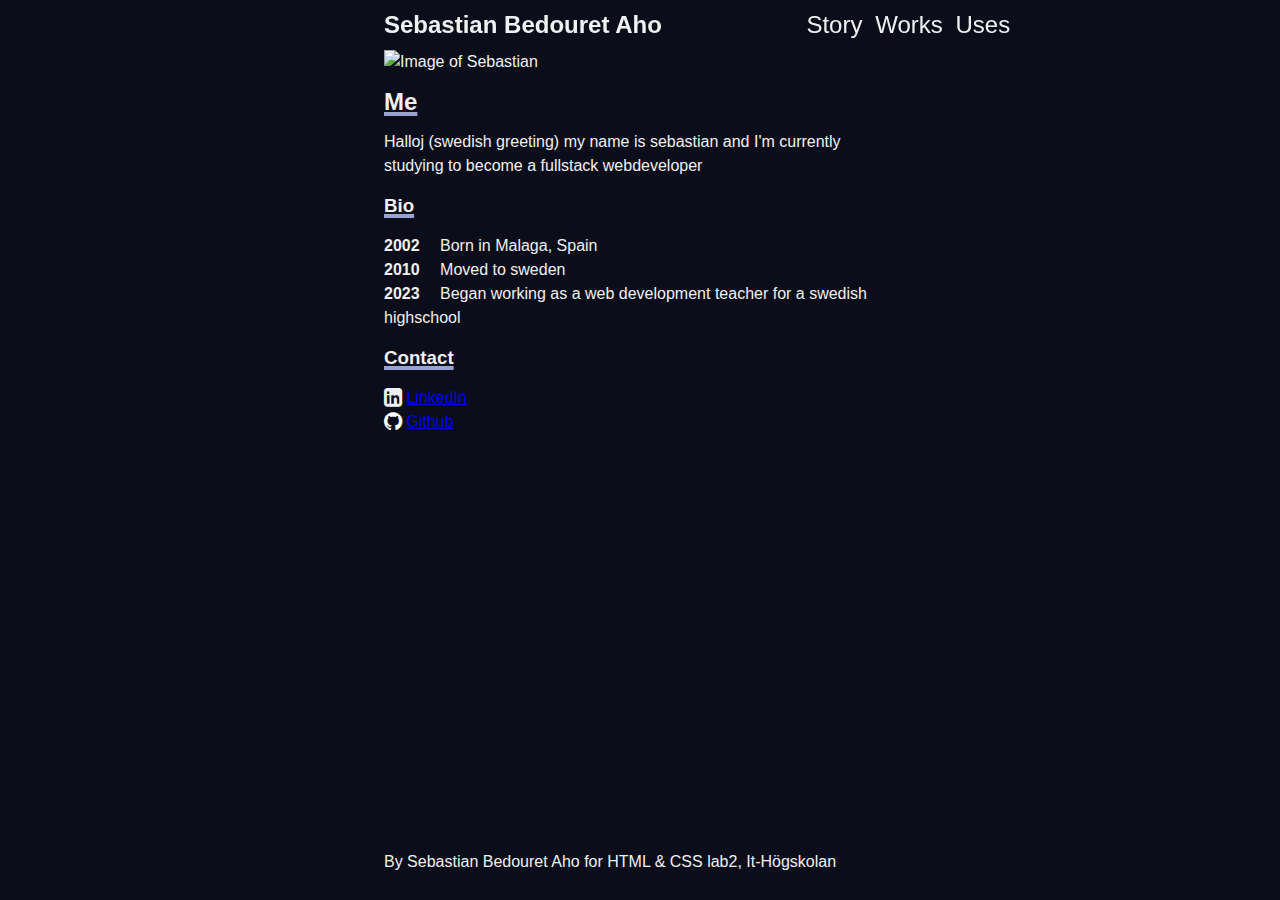
==== index.html @ 0da95cea "first commit woooo" ====
<!DOCTYPE html>
<html lang="en">
<head>
    <meta charset="UTF-8">
    <meta name="viewport" content="width=device-width, initial-scale=1.0">
    <title>Sebastian.Dev</title>
    <link rel="stylesheet" href="./style.css">
    <link rel="stylesheet" href="https://cdnjs.cloudflare.com/ajax/libs/font-awesome/4.7.0/css/font-awesome.min.css">
</head>
<body>
    <header class="padded">
        <h1>
            Sebastian Bedouret Aho
        </h1>
        <nav>
            <a href="">Story</a>
            <a href="">Works</a>
            <a href="">Uses</a>
        </nav>
    </header>
    <div class="spacer"></div>
    <main class="padded">
        <img src="" alt="Image of Sebastian">
        <article>
            <h2 class="headers" id="greet">Me</h2>
            <p>Halloj (swedish greeting) my name is sebastian and I'm currently studying to become a fullstack webdeveloper</p>
        </article>

        <div class="bio">
            <h3 class="headers" id="bio">Bio</h3>
            <div>
                <span>2002</span>
                <p>Born in Malaga, Spain</p>
            </div>
            <div>
                <span>2010</span>
                <p>Moved to sweden</p>
            </div>
            <div>
                <span>2023</span>
                <p>Began working as a web development teacher for a swedish highschool</p>
            </div>
        </div>
        <div class="contact">
            <h3 class="headers" id="contact">Contact</h3>
            <div>
                <i class="fa fa-linkedin-square fa-lg"></i>
                <a href="https://se.linkedin.com/in/sebastian-bedouret-aho">LinkedIn</a>
            </div>
            <div>
                <i class="fa fa-github fa-lg" style="color: #ffffff;"></i>
                <a href="https://github.com/Swoerve">Github</a>
            </div>
        </div>
    </main>
    <footer class="padded">
        <p>By Sebastian Bedouret Aho for HTML & CSS lab2, It-Högskolan</p>
    </footer>
</body>
</html>
---- style.css ----
:root {
    --background0: #0b0d1a;
    --text: #f0f1f2;
    --primary: #97a4d2;
    --secondary: #783471;
    --accent: #be6a8c;
}


* {
    box-sizing: border-box;
    margin: 0;
    font-family: Arial, Helvetica, sans-serif;
    line-height: 1.5rem;
}

body {
    min-height: 100vh;
    display: grid;
    grid-template-rows: auto 1fr auto;
    background-color: var(--background0);
    color: var(--text)
}

.padded {
    padding-left: 30%;
    padding-right: 30%;
}

header {
    position: fixed;
    top: 0;
    display: flex;
    justify-content: space-between;
    align-items: center;
    backdrop-filter: blur(10px);
    width: 100vw;
    height: 50px;
}

header h1 {
    font-size: 1.5rem;
}

header nav {
    max-width: 25%;
    display: flex;
    justify-content: space-around;
    text-align: center;
    padding-left: 2rem;
    padding-right: 2rem;
}

header a {
    margin-left: 10%;
    margin-right: 10%;
    color: var(--text);
    text-decoration: none;
    font-size: 1.5rem;
}

.spacer {
    height: 50px;
}

main {}

.headers {
    font-weight: bold;
    text-decoration: underline;
    text-decoration-color: var(--primary);
    text-decoration-thickness: 4px;
    margin: 1rem 0;

}


.bio span {
    font-weight: bold;
    margin-right: 1rem;
}

.bio p {
    color: var(--text);
    display: inline;
}

footer {
    height: 50px;
}
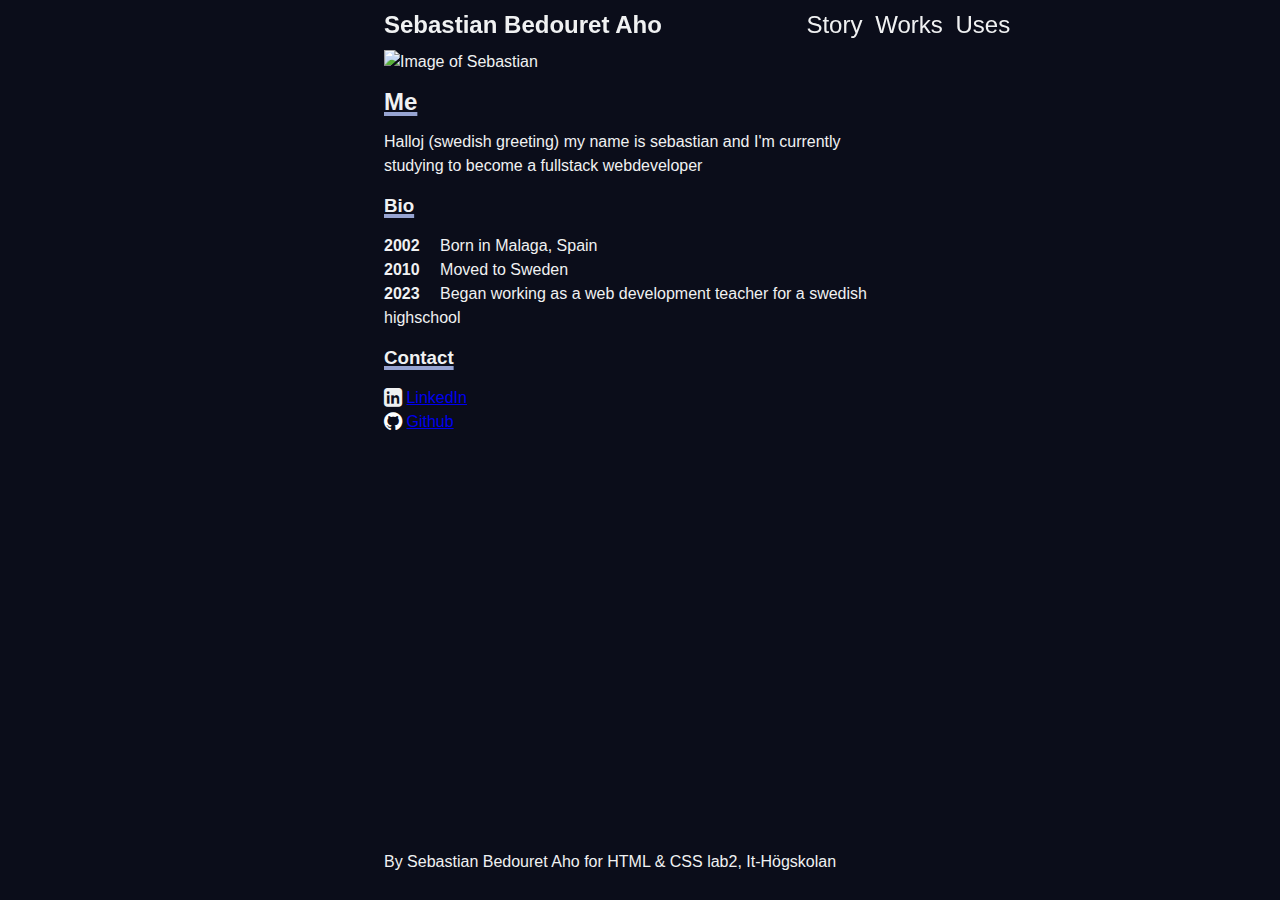
==== commit 3f80ac49: "changed headers to header" ====
--- a/index.html
+++ b/index.html
@@ -22,19 +22,19 @@
     <main class="padded">
         <img src="" alt="Image of Sebastian">
         <article>
-            <h2 class="headers" id="greet">Me</h2>
+            <h2 class="header" id="greet">Me</h2>
             <p>Halloj (swedish greeting) my name is sebastian and I'm currently studying to become a fullstack webdeveloper</p>
         </article>
 
         <div class="bio">
-            <h3 class="headers" id="bio">Bio</h3>
+            <h3 class="header" id="bio">Bio</h3>
             <div>
                 <span>2002</span>
                 <p>Born in Malaga, Spain</p>
             </div>
             <div>
                 <span>2010</span>
-                <p>Moved to sweden</p>
+                <p>Moved to Sweden</p>
             </div>
             <div>
                 <span>2023</span>
@@ -42,7 +42,7 @@
             </div>
         </div>
         <div class="contact">
-            <h3 class="headers" id="contact">Contact</h3>
+            <h3 class="header" id="contact">Contact</h3>
             <div>
                 <i class="fa fa-linkedin-square fa-lg"></i>
                 <a href="https://se.linkedin.com/in/sebastian-bedouret-aho">LinkedIn</a>
--- a/style.css
+++ b/style.css
@@ -65,7 +65,7 @@
 
 main {}
 
-.headers {
+.header {
     font-weight: bold;
     text-decoration: underline;
     text-decoration-color: var(--primary);
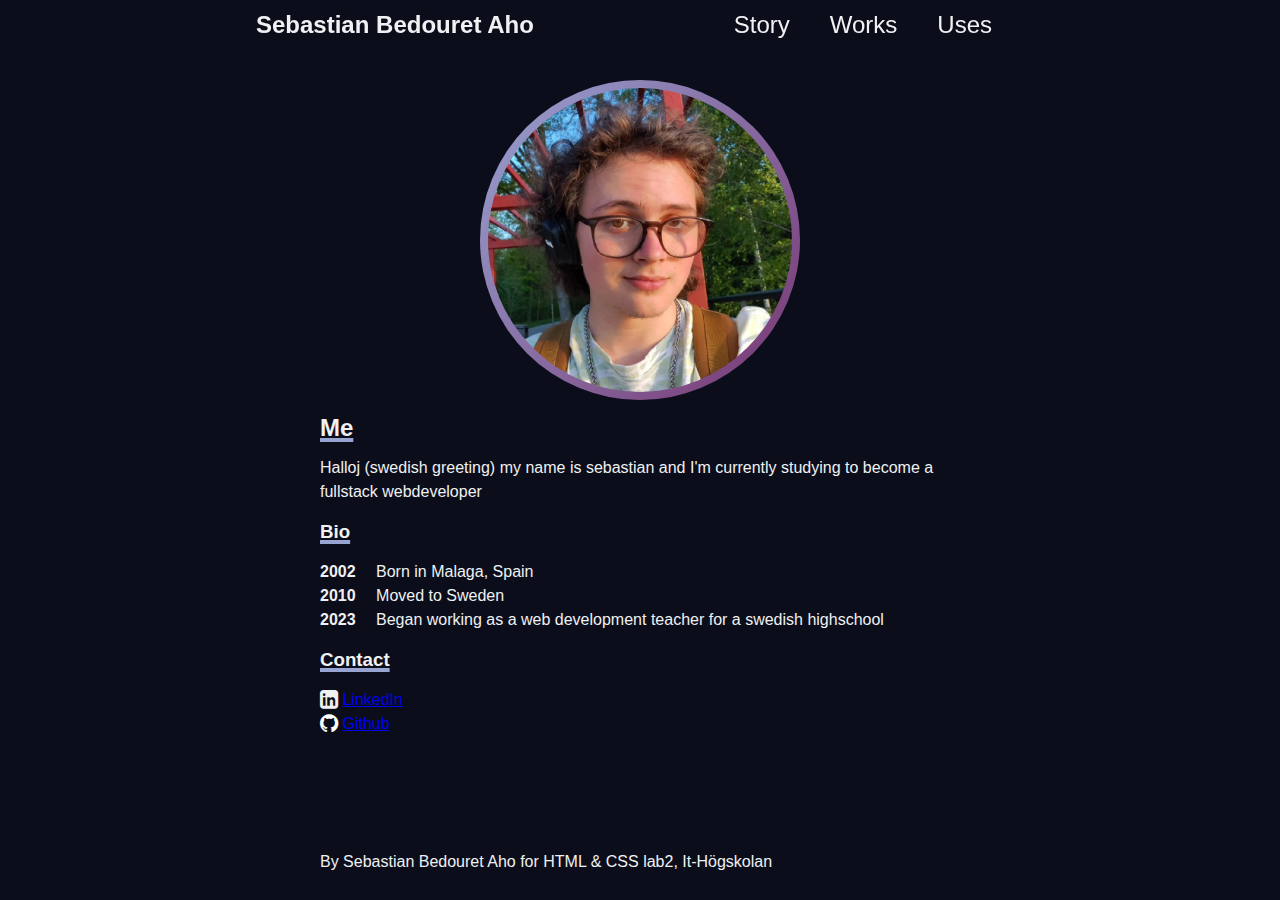
==== commit 627e451b: "Added a selfie and reworked basepage to mobile-first design" ====
--- a/index.html
+++ b/index.html
@@ -2,13 +2,13 @@
 <html lang="en">
 <head>
     <meta charset="UTF-8">
-    <meta name="viewport" content="width=device-width, initial-scale=1.0">
+    <meta name="viewport" content="width=device-width, initial-scale=1.0" />
     <title>Sebastian.Dev</title>
     <link rel="stylesheet" href="./style.css">
     <link rel="stylesheet" href="https://cdnjs.cloudflare.com/ajax/libs/font-awesome/4.7.0/css/font-awesome.min.css">
 </head>
 <body>
-    <header class="padded">
+    <header>
         <h1>
             Sebastian Bedouret Aho
         </h1>
@@ -20,7 +20,7 @@
     </header>
     <div class="spacer"></div>
     <main class="padded">
-        <img src="" alt="Image of Sebastian">
+        <img class="selfie" src="./resources/selfie.jpg" alt="Image of Sebastian">
         <article>
             <h2 class="header" id="greet">Me</h2>
             <p>Halloj (swedish greeting) my name is sebastian and I'm currently studying to become a fullstack webdeveloper</p>
--- a/style.css
+++ b/style.css
@@ -8,6 +8,7 @@
 
 
 * {
+    word-wrap: break-word;
     box-sizing: border-box;
     margin: 0;
     font-family: Arial, Helvetica, sans-serif;
@@ -22,20 +23,32 @@
     color: var(--text)
 }
 
+
+/* TODO: fix padding if vp size is larger than Xpx?*/
 .padded {
-    padding-left: 30%;
-    padding-right: 30%;
+    margin: 0 auto;
+    width: 90%;
+}
+
+@media only screen and (min-width: 950px){
+    .padded {
+        width: 50%;
+    }
 }
 
 header {
     position: fixed;
     top: 0;
+    padding-top: 1rem;
+    padding-left: 5%;
+    padding-right: 5%;
     display: flex;
-    justify-content: space-between;
+    flex-direction: column;
+    justify-content: space-around;
     align-items: center;
     backdrop-filter: blur(10px);
     width: 100vw;
-    height: 50px;
+    height: 4rem;
 }
 
 header h1 {
@@ -43,24 +56,75 @@
 }
 
 header nav {
-    max-width: 25%;
+    width: 100%;
     display: flex;
     justify-content: space-around;
     text-align: center;
-    padding-left: 2rem;
-    padding-right: 2rem;
+    padding-left: 1rem;
+    padding-right: 1rem;
 }
 
 header a {
-    margin-left: 10%;
-    margin-right: 10%;
+    margin-left: 1rem;
+    margin-right: 1rem;
     color: var(--text);
     text-decoration: none;
     font-size: 1.5rem;
 }
 
+/* Media Query to extend the header to fit desktop sizes ( anything above Xpx )*/
+@media screen and (min-width: 950px) {
+    header {
+        position: fixed;
+        top: 0;
+        display: flex;
+        padding: 0.5rem 20%;
+        align-items: center;
+        flex-direction: row;
+        backdrop-filter: blur(10px);
+        width: 100vw;
+        height: 50px;
+    }
+
+    header h1 {
+        white-space: nowrap;
+        width: max-content;
+        font-size: 1.5rem;
+    }
+
+    header nav {
+
+        display: flex;
+        gap: 0.5rem;
+        text-align: center;
+        justify-content: flex-end;
+    }
+
+    header a {
+        font-size: 1.5rem;
+        color: var(--text);
+        text-decoration: none;
+        font-size: 1.5rem;
+    }
+}
+
+.selfie {
+    margin-top: 1rem;
+
+    display: block;
+    margin-left: auto;
+    margin-right: auto;
+
+    width: 50%;
+    height: auto;
+
+    background: linear-gradient(130deg, rgba(151,164,210,1) 0%, rgba(120,52,113,1) 100%) border-box, linear-gradient(90deg, rgba(151,164,210,1) 0%, rgba(120,52,113,1) 100%) padding-box;
+    border-radius: 50%;
+    border: .5rem solid transparent;
+}
+
 .spacer {
-    height: 50px;
+    height: 4rem;
 }
 
 main {}
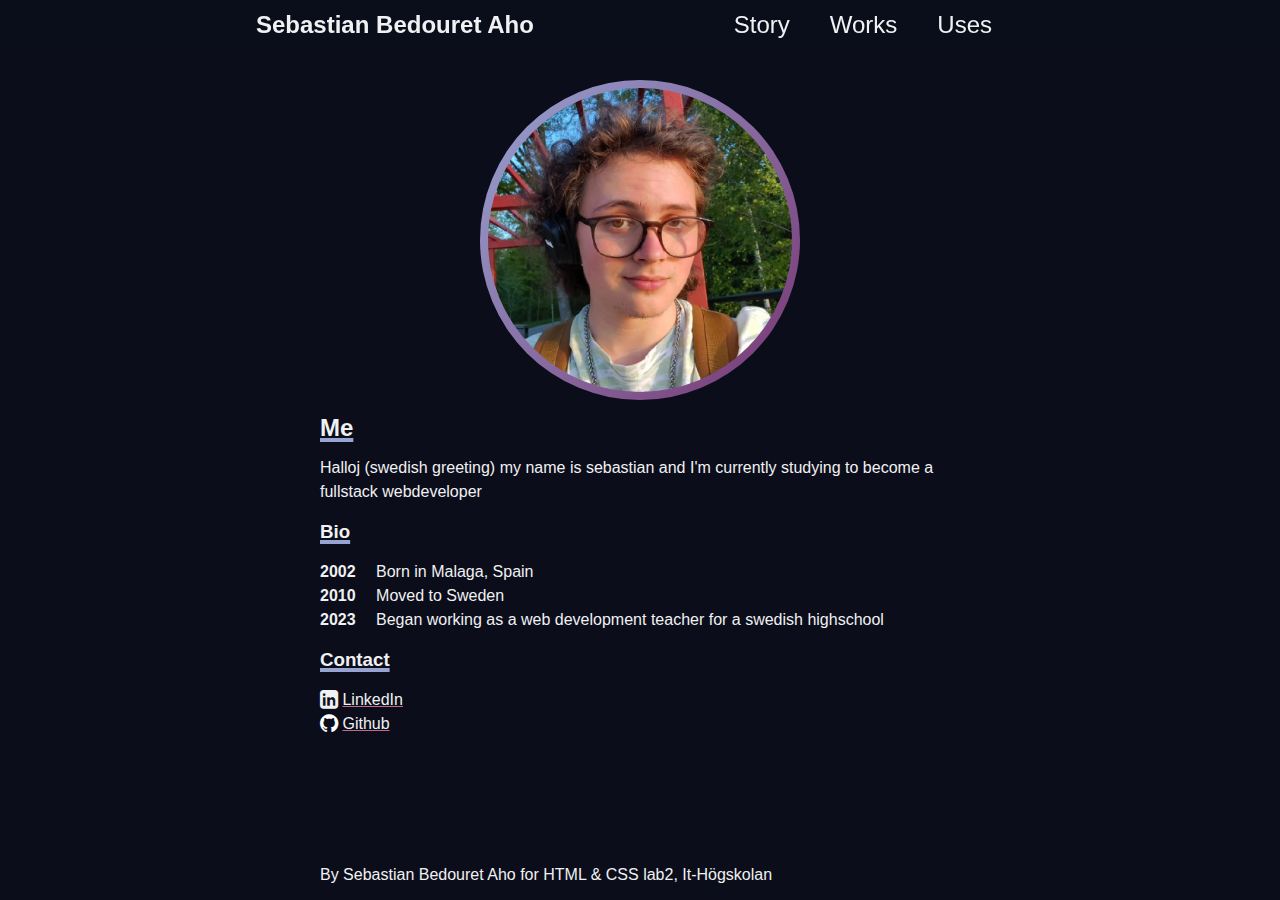
==== commit b15a6671: "uses.html more responsive and mobile design, added hidden" ====
--- a/index.html
+++ b/index.html
@@ -1,5 +1,6 @@
 <!DOCTYPE html>
 <html lang="en">
+
 <head>
     <meta charset="UTF-8">
     <meta name="viewport" content="width=device-width, initial-scale=1.0" />
@@ -7,15 +8,16 @@
     <link rel="stylesheet" href="./style.css">
     <link rel="stylesheet" href="https://cdnjs.cloudflare.com/ajax/libs/font-awesome/4.7.0/css/font-awesome.min.css">
 </head>
+
 <body>
     <header>
         <h1>
             Sebastian Bedouret Aho
         </h1>
         <nav>
-            <a href="">Story</a>
-            <a href="">Works</a>
-            <a href="">Uses</a>
+            <a href="./index.html">Story</a>
+            <a href="./works.html">Works</a>
+            <a href="./uses.html">Uses</a>
         </nav>
     </header>
     <div class="spacer"></div>
@@ -23,7 +25,8 @@
         <img class="selfie" src="./resources/selfie.jpg" alt="Image of Sebastian">
         <article>
             <h2 class="header" id="greet">Me</h2>
-            <p>Halloj (swedish greeting) my name is sebastian and I'm currently studying to become a fullstack webdeveloper</p>
+            <p>Halloj (swedish greeting) my name is sebastian and I'm currently studying to become a fullstack
+                webdeveloper</p>
         </article>
 
         <div class="bio">
@@ -55,6 +58,8 @@
     </main>
     <footer class="padded">
         <p>By Sebastian Bedouret Aho for HTML & CSS lab2, It-Högskolan</p>
+        <a id="hidden" href="./hidden.html">hidden</a>
     </footer>
 </body>
+
 </html>
--- a/style.css
+++ b/style.css
@@ -11,6 +11,7 @@
     word-wrap: break-word;
     box-sizing: border-box;
     margin: 0;
+    padding: 0;
     font-family: Arial, Helvetica, sans-serif;
     line-height: 1.5rem;
 }
@@ -20,7 +21,12 @@
     display: grid;
     grid-template-rows: auto 1fr auto;
     background-color: var(--background0);
-    color: var(--text)
+    color: var(--text);
+}
+
+a {
+    color: var(--text);
+    text-decoration-color: var(--accent);
 }
 
 
@@ -30,7 +36,7 @@
     width: 90%;
 }
 
-@media only screen and (min-width: 950px){
+@media only screen and (min-width: 950px) {
     .padded {
         width: 50%;
     }
@@ -46,6 +52,7 @@
     flex-direction: column;
     justify-content: space-around;
     align-items: center;
+    background-color: #0b0d1a5f;
     backdrop-filter: blur(10px);
     width: 100vw;
     height: 4rem;
@@ -118,7 +125,7 @@
     width: 50%;
     height: auto;
 
-    background: linear-gradient(130deg, rgba(151,164,210,1) 0%, rgba(120,52,113,1) 100%) border-box, linear-gradient(90deg, rgba(151,164,210,1) 0%, rgba(120,52,113,1) 100%) padding-box;
+    background: linear-gradient(130deg, rgba(151, 164, 210, 1) 0%, rgba(120, 52, 113, 1) 100%) border-box, linear-gradient(90deg, rgba(151, 164, 210, 1) 0%, rgba(120, 52, 113, 1) 100%) padding-box;
     border-radius: 50%;
     border: .5rem solid transparent;
 }
@@ -127,7 +134,7 @@
     height: 4rem;
 }
 
-main {}
+/* main {} */
 
 .header {
     font-weight: bold;
@@ -149,6 +156,76 @@
     display: inline;
 }
 
+
+
+
+#welcome {
+    z-index: -1;
+    position: relative;
+    overflow: hidden;
+}
+
+#welcome img {
+    transform: scale(1.1);
+    filter: blur(5px);
+    width: 100%;
+    height: auto;
+}
+
+#welcome>h2 {
+    position: absolute;
+    top: 50%;
+    left: 50%;
+    transform: translate(-50%, -50%)
+}
+
+.itemrow {
+    width: 100%;
+    display: flex;
+    justify-content: space-around;
+    align-items: center;
+    flex-direction: column;
+    flex-wrap: nowrap;
+    margin: 0 0;
+}
+
+.item {
+    max-width: 20rem;
+    margin: 1rem 1rem;
+    flex-basis: 100%;
+    background-color: rgba(151, 164, 210, 0.1);
+    border-radius: 1rem;
+}
+
+.item img {
+    border-top-left-radius: 1rem;
+    border-top-right-radius: 1rem;
+    width: 100%;
+    height: auto;
+}
+
+.itembody {
+    padding: 5px;
+}
+
+@media screen and (min-width: 950px) {
+    .itemrow {
+        flex-direction: row;
+    }
+}
+
 footer {
     height: 50px;
-}
+    display: flex;
+    align-items: center;
+}
+
+footer p {
+    display: inline;
+}
+
+#hidden {
+    color: var(--background0);
+    text-decoration-color: transparent;
+    display: inline;
+}
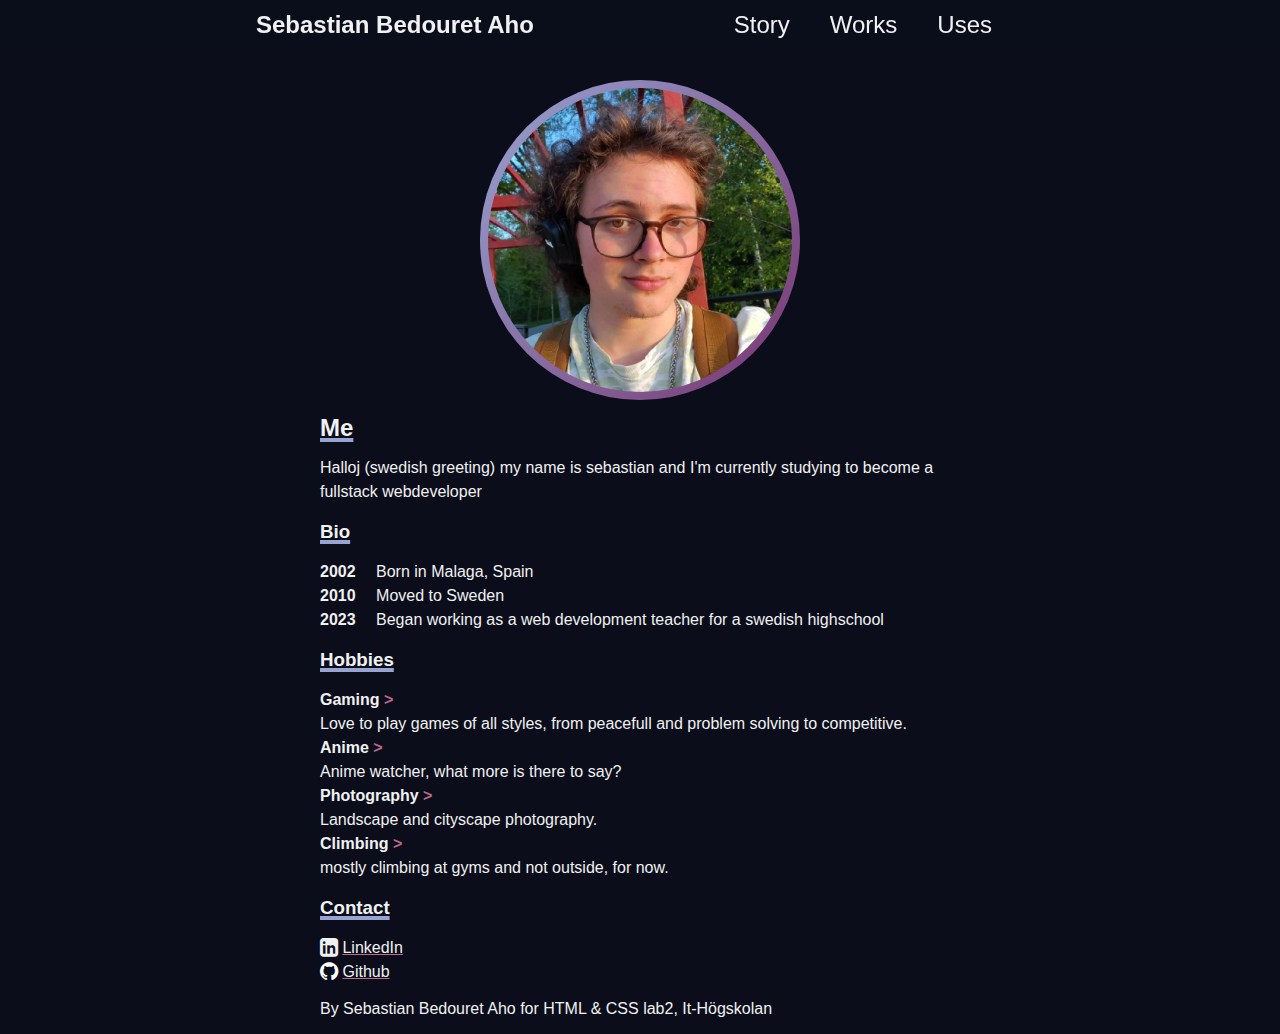
==== commit 00b9b291: "more mobile design work and detail fixes, +hobby" ====
--- a/index.html
+++ b/index.html
@@ -23,13 +23,13 @@
     <div class="spacer"></div>
     <main class="padded">
         <img class="selfie" src="./resources/selfie.jpg" alt="Image of Sebastian">
-        <article>
+        <section>
             <h2 class="header" id="greet">Me</h2>
             <p>Halloj (swedish greeting) my name is sebastian and I'm currently studying to become a fullstack
                 webdeveloper</p>
-        </article>
+        </section>
 
-        <div class="bio">
+        <section class="bio">
             <h3 class="header" id="bio">Bio</h3>
             <div>
                 <span>2002</span>
@@ -43,8 +43,31 @@
                 <span>2023</span>
                 <p>Began working as a web development teacher for a swedish highschool</p>
             </div>
-        </div>
-        <div class="contact">
+        </section>
+        <section class="hobbies">
+            <h3 class="header">Hobbies</h3>
+            <div>
+                <span>Gaming</span>
+                <p>Love to play games of all styles, from peacefull and problem solving to competitive.</p>
+            </div>
+            <div>
+                <span>Anime</span>
+                <p>Anime watcher, what more is there to say?</p>
+            </div>
+
+            <div>
+                <span>Photography</span>
+                <p>Landscape and cityscape photography.</p>
+            </div>
+
+            <div>
+                <span>Climbing</span>
+                <p>mostly climbing at gyms and not outside, for now.</p>
+            </div>
+
+
+        </section>
+        <section>
             <h3 class="header" id="contact">Contact</h3>
             <div>
                 <i class="fa fa-linkedin-square fa-lg"></i>
@@ -54,7 +77,7 @@
                 <i class="fa fa-github fa-lg" style="color: #ffffff;"></i>
                 <a href="https://github.com/Swoerve">Github</a>
             </div>
-        </div>
+        </section>
     </main>
     <footer class="padded">
         <p>By Sebastian Bedouret Aho for HTML & CSS lab2, It-Högskolan</p>
--- a/style.css
+++ b/style.css
@@ -6,6 +6,7 @@
     --accent: #be6a8c;
 }
 
+/* CSS for all sites */
 
 * {
     word-wrap: break-word;
@@ -40,6 +41,10 @@
     .padded {
         width: 50%;
     }
+}
+
+.spacer {
+    height: 4rem;
 }
 
 header {
@@ -115,6 +120,24 @@
     }
 }
 
+footer {
+    height: 50px;
+    display: flex;
+    align-items: center;
+}
+
+footer p {
+    display: inline;
+}
+
+#hidden {
+    color: var(--background0);
+    text-decoration-color: transparent;
+    display: inline;
+}
+
+/* CSS for index.html */
+
 .selfie {
     margin-top: 1rem;
 
@@ -130,11 +153,10 @@
     border: .5rem solid transparent;
 }
 
-.spacer {
-    height: 4rem;
-}
-
-/* main {} */
+hr {
+    margin: 1rem;
+    border-color: var(--accent);
+}
 
 .header {
     font-weight: bold;
@@ -142,9 +164,7 @@
     text-decoration-color: var(--primary);
     text-decoration-thickness: 4px;
     margin: 1rem 0;
-
-}
-
+}
 
 .bio span {
     font-weight: bold;
@@ -156,13 +176,28 @@
     display: inline;
 }
 
-
-
+.hobbies span {
+    font-weight: bold;
+    margin-right: 1rem;
+}
+
+.hobbies span:after {
+    content: " >";
+    color: var(--accent);
+}
+
+.hobbies p {
+    color: var(--text);
+}
+
+/* CSS for uses.html */
 
 #welcome {
+    height: 20vh;
     z-index: -1;
     position: relative;
     overflow: hidden;
+    margin-bottom: 1rem;
 }
 
 #welcome img {
@@ -179,7 +214,13 @@
     transform: translate(-50%, -50%)
 }
 
-.itemrow {
+@media screen and (min-width: 960px) {
+    #welcome {
+        height: 30vh;
+    }
+}
+
+.usescontainer {
     width: 100%;
     display: flex;
     justify-content: space-around;
@@ -189,7 +230,7 @@
     margin: 0 0;
 }
 
-.item {
+.uses {
     max-width: 20rem;
     margin: 1rem 1rem;
     flex-basis: 100%;
@@ -197,35 +238,49 @@
     border-radius: 1rem;
 }
 
-.item img {
+.uses img {
     border-top-left-radius: 1rem;
     border-top-right-radius: 1rem;
     width: 100%;
     height: auto;
 }
 
-.itembody {
+.usesbody {
     padding: 5px;
 }
 
 @media screen and (min-width: 950px) {
-    .itemrow {
+    .usescontainer {
         flex-direction: row;
     }
 }
 
-footer {
-    height: 50px;
-    display: flex;
-    align-items: center;
-}
-
-footer p {
-    display: inline;
-}
-
-#hidden {
-    color: var(--background0);
-    text-decoration-color: transparent;
-    display: inline;
-}
+/* CSS for works.html */
+
+.works h3 {
+    text-align: center;
+}
+
+.workcontainer {
+    width: 100%;
+    display: flex;
+    justify-content: space-around;
+    align-items: center;
+    flex-direction: column;
+    flex-wrap: nowrap;
+    margin: 0 0;
+}
+
+.work {
+    max-width: 20rem;
+    margin: 1rem 1rem;
+    flex-basis: 100%;
+    text-align: center;
+    border-radius: 1rem;
+}
+
+.work img {
+    border-radius: 1rem;
+    width: 100%;
+    height: auto;
+}
